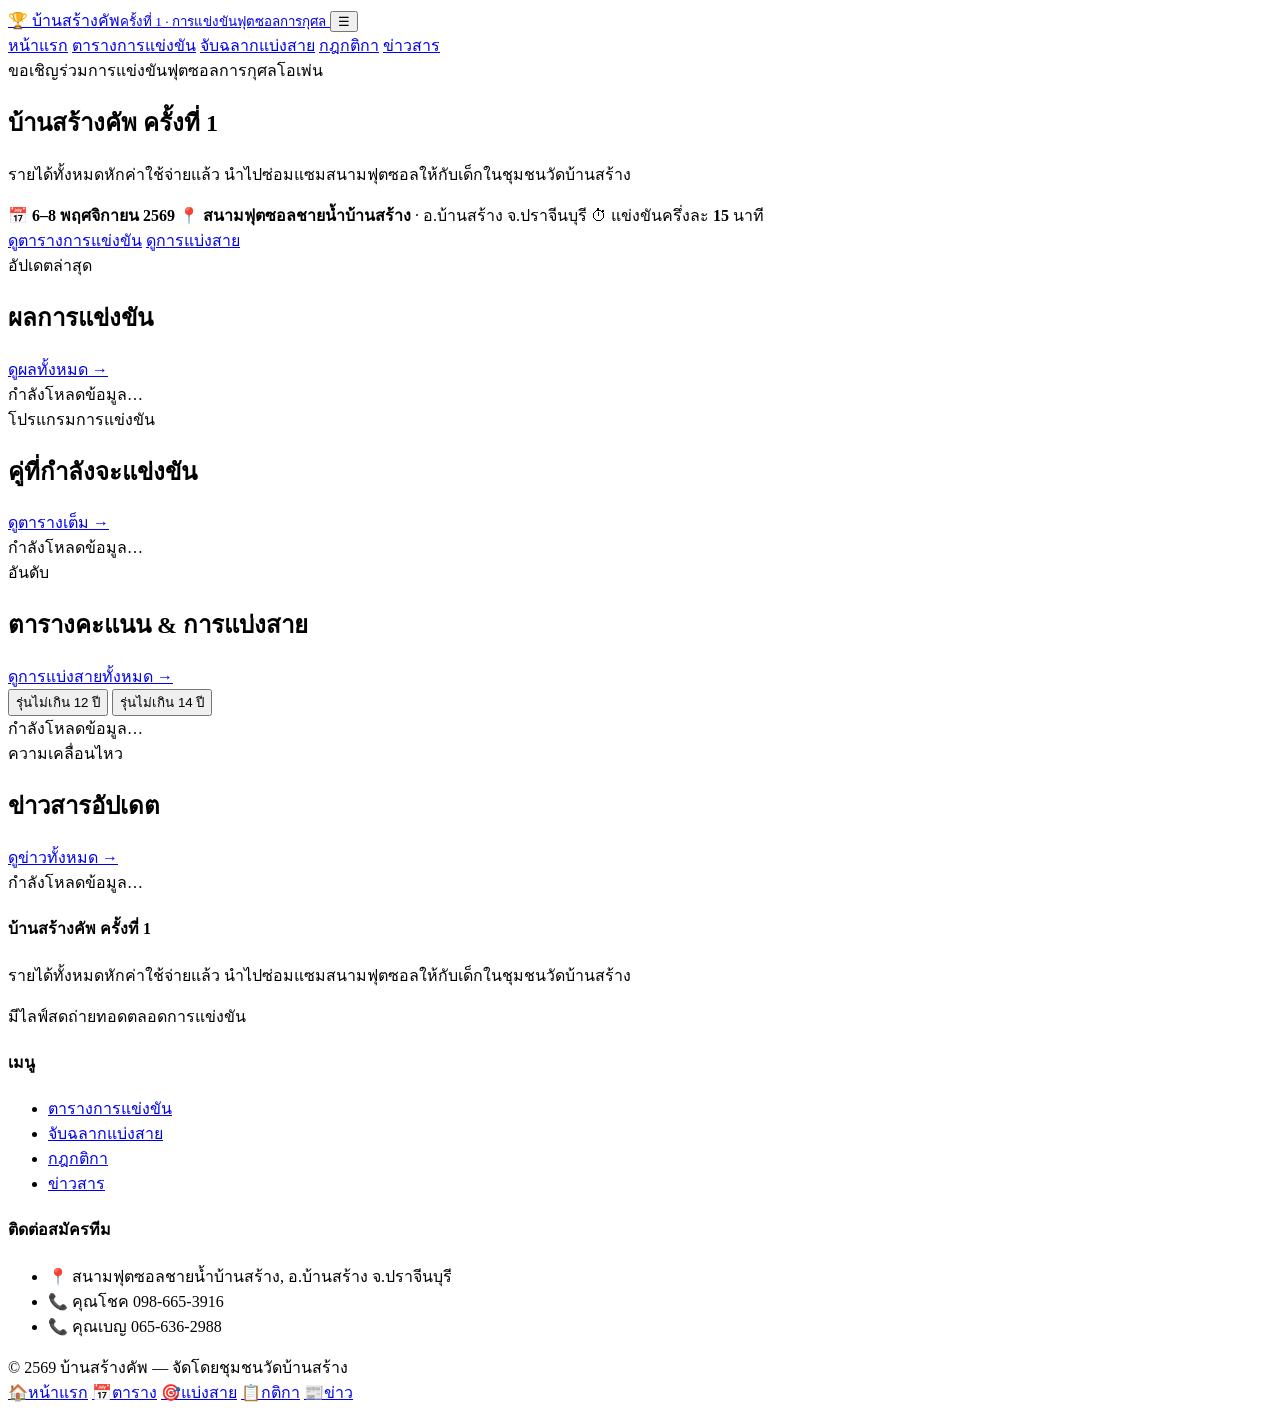
==== index.html @ 53f0cee4 "Add files via upload" ====
<!DOCTYPE html>
<html lang="th">
<head>
<meta charset="UTF-8" />
<meta name="viewport" content="width=device-width, initial-scale=1.0, viewport-fit=cover" />
<title>บ้านสร้างคัพ ครั้งที่ 1 — หน้าแรก</title>
<meta name="description" content="เว็บไซต์อย่างเป็นทางการ การแข่งขันฟุตซอลการกุศลโอเพ่น บ้านสร้างคัพ ครั้งที่ 1" />
<link rel="preconnect" href="https://fonts.googleapis.com">
<link href="https://fonts.googleapis.com/css2?family=Kanit:wght@400;500;600;700;800&family=Sarabun:wght@400;500;600&display=swap" rel="stylesheet">
<link rel="manifest" href="manifest.json">
<meta name="theme-color" content="#05070f">
<meta name="apple-mobile-web-app-capable" content="yes">
<meta name="apple-mobile-web-app-status-bar-style" content="black-translucent">
<meta name="apple-mobile-web-app-title" content="บ้านสร้างคัพ">
<link rel="apple-touch-icon" href="assets/img/apple-touch-icon.png">
<link rel="icon" type="image/png" href="assets/img/favicon-32.png">
<link rel="stylesheet" href="assets/css/style.css" />
</head>
<body>

<header class="site-header">
  <div class="container site-header__inner">
    <a href="index.html" class="brand">
      <span class="brand__mark">🏆</span>
      <span class="brand__text">บ้านสร้างคัพ<small>ครั้งที่ 1 · การแข่งขันฟุตซอลการกุศล</small></span>
    </a>
    <button class="nav-toggle" aria-label="เปิดเมนู">☰</button>
    <nav class="site-nav">
      <a href="index.html" aria-current="page">หน้าแรก</a>
      <a href="schedule.html">ตารางการแข่งขัน</a>
      <a href="draw.html">จับฉลากแบ่งสาย</a>
      <a href="rules.html">กฎกติกา</a>
      <a href="news.html">ข่าวสาร</a>
    </nav>
  </div>
</header>

<section class="hero" data-banner-bg>
  <div class="container hero__inner">
    <div class="hero__eyebrow">ขอเชิญร่วมการแข่งขันฟุตซอลการกุศลโอเพ่น</div>
    <h1 data-setting="site_title">บ้านสร้างคัพ ครั้งที่ 1</h1>
    <p class="hero__sub" data-setting="banner_tagline">
      รายได้ทั้งหมดหักค่าใช้จ่ายแล้ว นำไปซ่อมแซมสนามฟุตซอลให้กับเด็กในชุมชนวัดบ้านสร้าง
    </p>
    <div class="hero__meta">
      <span>📅 <b data-setting="event_dates">6–8 พฤศจิกายน 2569</b></span>
      <span>📍 <b data-setting="venue_name">สนามฟุตซอลชายน้ำบ้านสร้าง</b> · <span data-setting="venue_address">อ.บ้านสร้าง จ.ปราจีนบุรี</span></span>
      <span>⏱ แข่งขันครึ่งละ <b data-setting="half_minutes">15</b> นาที</span>
    </div>
    <div class="hero__cta">
      <a href="schedule.html" class="btn btn-primary">ดูตารางการแข่งขัน</a>
      <a href="draw.html" class="btn btn-ghost">ดูการแบ่งสาย</a>
    </div>
  </div>
</section>

<div class="ticker" id="ticker" aria-label="แมตช์ที่กำลังจะแข่งขัน"></div>

<main>

  <section class="page-section" id="results">
    <div class="container">
      <div class="section-head">
        <div>
          <div class="section-eyebrow">อัปเดตล่าสุด</div>
          <h2>ผลการแข่งขัน</h2>
        </div>
        <a href="schedule.html" class="section-link">ดูผลทั้งหมด →</a>
      </div>
      <div class="grid grid-3" id="results-grid">
        <div class="loading-row">กำลังโหลดข้อมูล…</div>
      </div>
    </div>
  </section>

  <section class="page-section" id="fixtures">
    <div class="container">
      <div class="section-head">
        <div>
          <div class="section-eyebrow">โปรแกรมการแข่งขัน</div>
          <h2>คู่ที่กำลังจะแข่งขัน</h2>
        </div>
        <a href="schedule.html" class="section-link">ดูตารางเต็ม →</a>
      </div>
      <div class="grid grid-3" id="fixtures-grid">
        <div class="loading-row">กำลังโหลดข้อมูล…</div>
      </div>
    </div>
  </section>

  <section class="page-section" id="standings">
    <div class="container">
      <div class="section-head">
        <div>
          <div class="section-eyebrow">อันดับ</div>
          <h2>ตารางคะแนน &amp; การแบ่งสาย</h2>
        </div>
        <a href="draw.html" class="section-link">ดูการแบ่งสายทั้งหมด →</a>
      </div>
      <div class="division-tabs" id="standings-tabs" role="tablist">
        <button data-division="U12" class="is-active">รุ่นไม่เกิน 12 ปี</button>
        <button data-division="U14">รุ่นไม่เกิน 14 ปี</button>
      </div>
      <div id="standings-preview">
        <div class="loading-row">กำลังโหลดข้อมูล…</div>
      </div>
    </div>
  </section>

  <section class="page-section" id="news-preview">
    <div class="container">
      <div class="section-head">
        <div>
          <div class="section-eyebrow">ความเคลื่อนไหว</div>
          <h2>ข่าวสารอัปเดต</h2>
        </div>
        <a href="news.html" class="section-link">ดูข่าวทั้งหมด →</a>
      </div>
      <div class="grid grid-3" id="news-grid">
        <div class="loading-row">กำลังโหลดข้อมูล…</div>
      </div>
    </div>
  </section>

</main>

<footer class="site-footer">
  <div class="container footer-grid">
    <div>
      <h4>บ้านสร้างคัพ ครั้งที่ 1</h4>
      <p data-setting="banner_tagline">รายได้ทั้งหมดหักค่าใช้จ่ายแล้ว นำไปซ่อมแซมสนามฟุตซอลให้กับเด็กในชุมชนวัดบ้านสร้าง</p>
      <p style="margin-top:10px" data-setting="live_note">มีไลฟ์สดถ่ายทอดตลอดการแข่งขัน</p>
    </div>
    <div>
      <h4>เมนู</h4>
      <ul>
        <li><a href="schedule.html">ตารางการแข่งขัน</a></li>
        <li><a href="draw.html">จับฉลากแบ่งสาย</a></li>
        <li><a href="rules.html">กฎกติกา</a></li>
        <li><a href="news.html">ข่าวสาร</a></li>
      </ul>
    </div>
    <div>
      <h4>ติดต่อสมัครทีม</h4>
      <ul>
        <li>📍 <span data-setting="venue_name">สนามฟุตซอลชายน้ำบ้านสร้าง</span>, <span data-setting="venue_address">อ.บ้านสร้าง จ.ปราจีนบุรี</span></li>
        <li>📞 <span data-setting="contact1_name">คุณโชค</span> <span data-setting="contact1_phone">098-665-3916</span></li>
        <li>📞 <span data-setting="contact2_name">คุณเบญ</span> <span data-setting="contact2_phone">065-636-2988</span></li>
      </ul>
    </div>
  </div>
  <div class="container footer-bottom">© 2569 บ้านสร้างคัพ — จัดโดยชุมชนวัดบ้านสร้าง</div>
</footer>

<nav class="bottom-nav" aria-label="เมนูหลัก (มือถือ)">
  <div class="bottom-nav__inner">
      <a href="index.html" aria-current="page"><span class="icon">🏠</span>หน้าแรก</a>
      <a href="schedule.html"><span class="icon">📅</span>ตาราง</a>
      <a href="draw.html"><span class="icon">🎯</span>แบ่งสาย</a>
      <a href="rules.html"><span class="icon">📋</span>กติกา</a>
      <a href="news.html"><span class="icon">📰</span>ข่าว</a>
  </div>
</nav>

<script src="assets/js/config.js"></script>
<script src="assets/js/sheets.js"></script>
<script src="assets/js/app.js"></script>
<script>
  (async function () {
    const [settings, teams, matches, news] = await Promise.all([
      FutsalData.getSettings(),
      FutsalData.getTeams(),
      FutsalData.getMatches(),
      FutsalData.getNews(),
    ]);

    applySettings(settings);
    renderTicker("ticker", matches);

    // ผลการแข่งขันล่าสุด
    const results = matches.filter((m) => m.status === "finished").slice(0, 3);
    document.getElementById("results-grid").innerHTML =
      results.length ? results.map(matchCard).join("") :
      `<p class="loading-row">ยังไม่มีผลการแข่งขัน</p>`;

    // โปรแกรมที่กำลังจะแข่ง
    const fixtures = matches.filter((m) => m.status !== "finished").slice(0, 3);
    document.getElementById("fixtures-grid").innerHTML =
      fixtures.length ? fixtures.map(matchCard).join("") :
      `<p class="loading-row">ยังไม่มีโปรแกรมการแข่งขัน</p>`;

    // ข่าวล่าสุด
    const latestNews = news.slice(0, 3);
    document.getElementById("news-grid").innerHTML = latestNews.map(newsCardHtml).join("");

    function newsCardHtml(n) {
      return `
        <article class="news-card">
          <div class="news-card__img">📰</div>
          <div class="news-card__body">
            <div class="news-card__date">${formatThaiDate(n.date)}</div>
            <h3 class="news-card__title">${n.title}</h3>
            <p class="news-card__excerpt">${n.excerpt || ""}</p>
          </div>
        </article>`;
    }

    // ตารางคะแนนตัวอย่างหน้าแรก (สายแรกของแต่ละรุ่น)
    function renderStandingsPreview(division) {
      const groups = [...new Set(teams.filter((t) => t.division === division).map((t) => t.group))].sort();
      const firstGroup = groups[0];
      const rows = buildStandings(teams, matches, division, firstGroup);
      document.getElementById("standings-preview").innerHTML = `
        <div class="section-eyebrow" style="margin-bottom:10px">สาย ${firstGroup || "-"}</div>
        ${standingsTable(rows)}
      `;
    }
    renderStandingsPreview("U12");

    document.querySelectorAll("#standings-tabs button").forEach((btn) => {
      btn.addEventListener("click", () => {
        document.querySelectorAll("#standings-tabs button").forEach((b) => b.classList.remove("is-active"));
        btn.classList.add("is-active");
        renderStandingsPreview(btn.dataset.division);
      });
    });
  })();
</script>
</body>
</html>
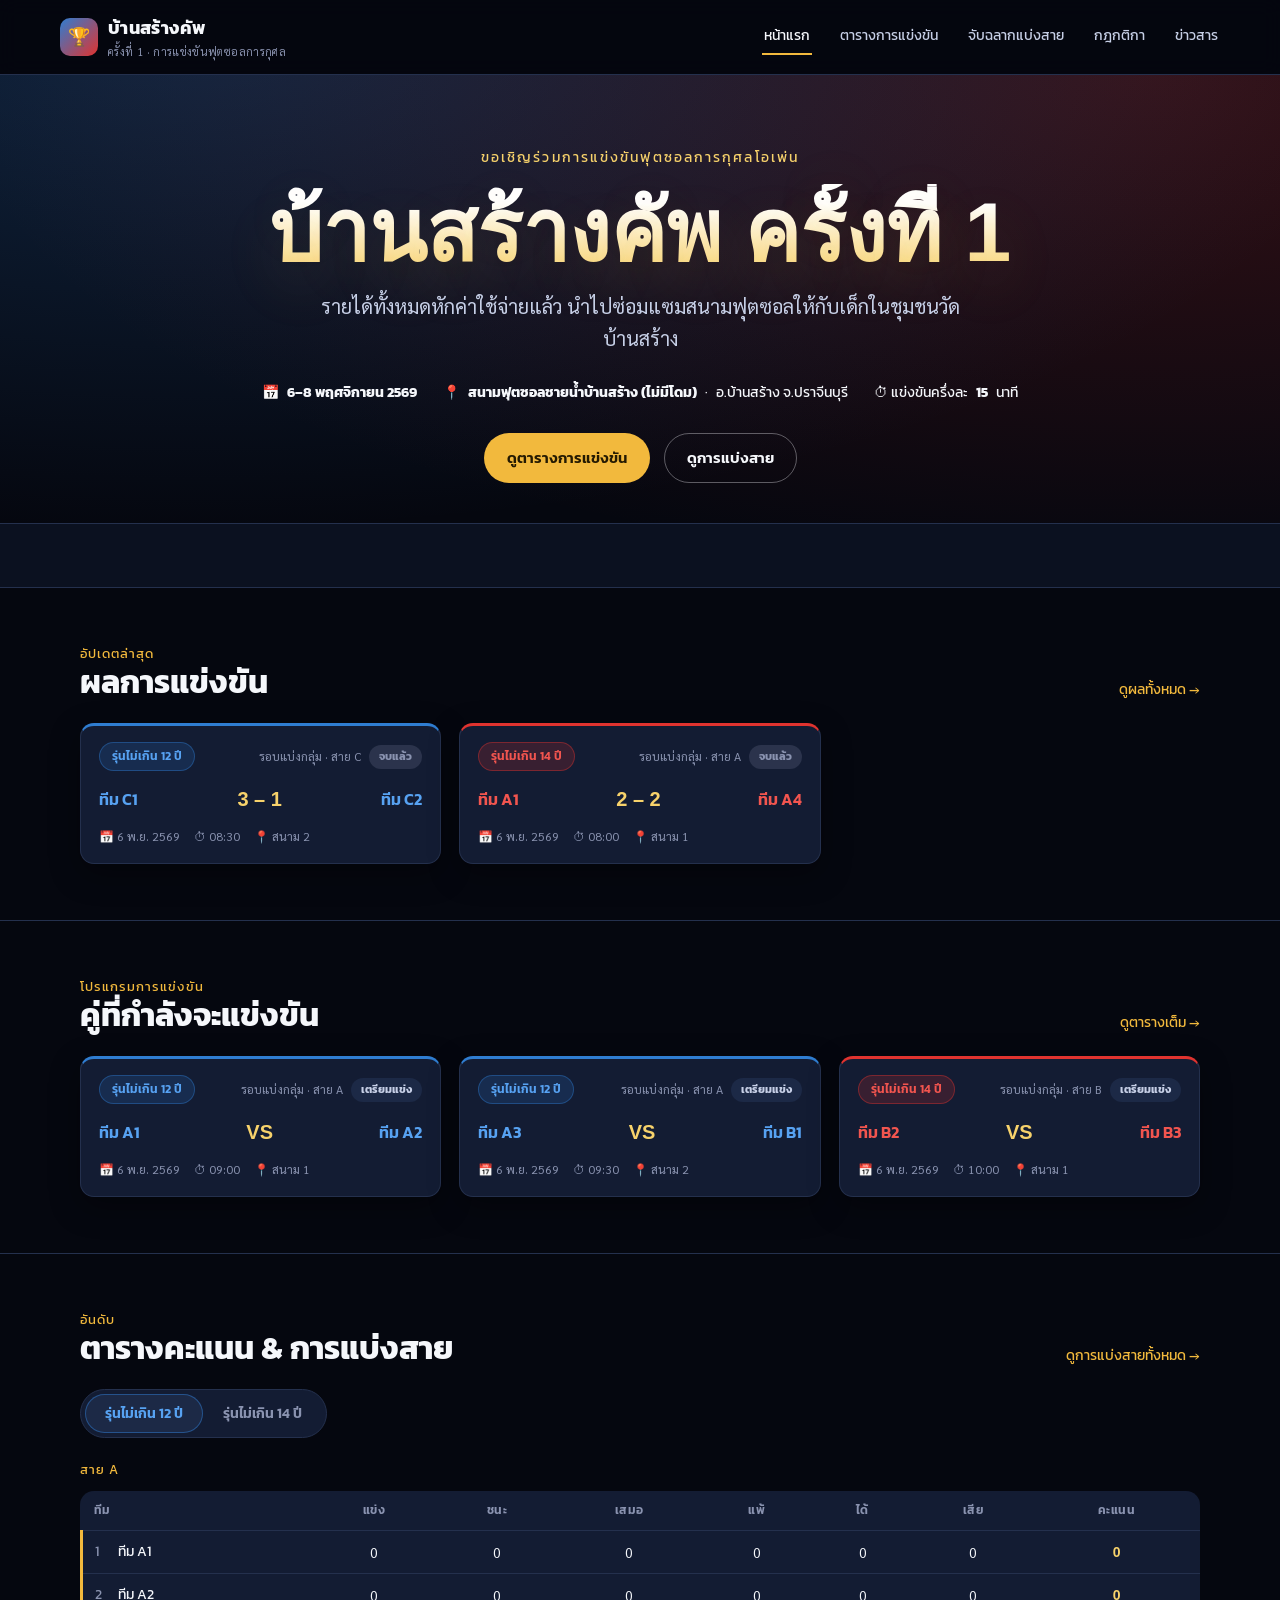
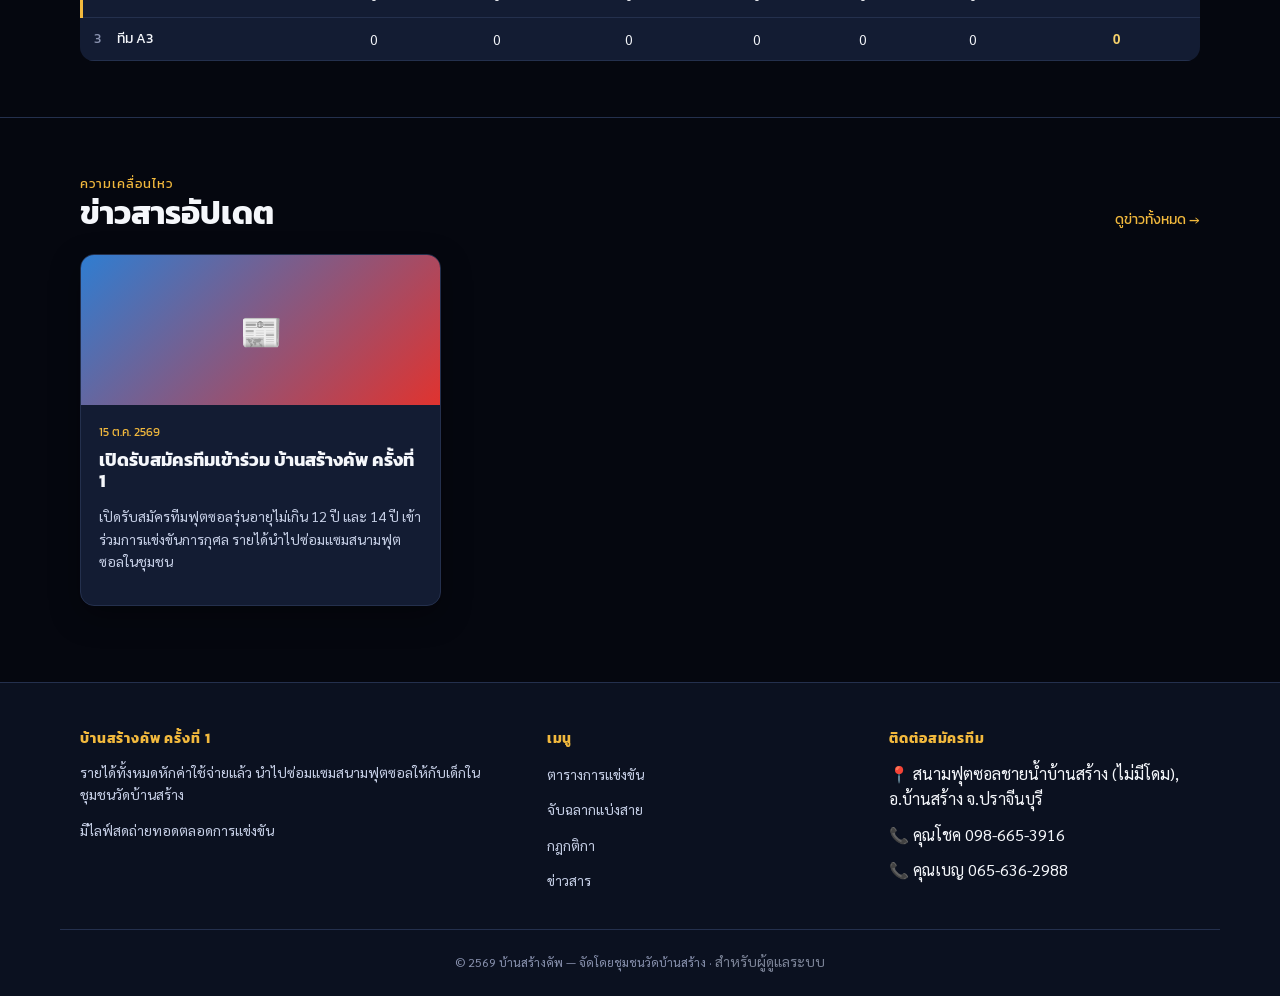
==== commit 5315a1d7: "Add files via upload" ====
--- a/index.html
+++ b/index.html
@@ -149,7 +149,7 @@
       </ul>
     </div>
   </div>
-  <div class="container footer-bottom">© 2569 บ้านสร้างคัพ — จัดโดยชุมชนวัดบ้านสร้าง</div>
+  <div class="container footer-bottom">© 2569 บ้านสร้างคัพ — จัดโดยชุมชนวัดบ้านสร้าง · <a href="admin.html" style="opacity:.6">สำหรับผู้ดูแลระบบ</a></div>
 </footer>
 
 <nav class="bottom-nav" aria-label="เมนูหลัก (มือถือ)">
--- a/assets/css/style.css
+++ b/assets/css/style.css
@@ -0,0 +1,423 @@
+/* =========================================================
+   บ้านสร้างคัพ — Stylesheet
+   ธีม: กระดานคะแนนสนามฟุตซอลยามค่ำคืน (ไฟสปอตไลท์ + คู่ปรับน้ำเงิน/แดง)
+   ========================================================= */
+
+:root {
+  --navy-950: #05070f;
+  --navy-900: #0b1120;
+  --navy-850: #0e1526;
+  --navy-800: #131c33;
+  --navy-700: #1c2946;
+  --line: #24304d;
+
+  --blue-500: #2f7dd1;
+  --blue-400: #57a2f2;
+  --red-500: #e0332f;
+  --red-400: #f2554f;
+  --gold-400: #f2b93d;
+  --gold-300: #f7d26b;
+
+  --ink-100: #f5f7fb;
+  --ink-300: #c6cfe6;
+  --ink-500: #8a93b0;
+
+  --radius: 14px;
+  --shadow: 0 10px 30px rgba(0, 0, 0, 0.35);
+
+  --font-display: "Kanit", "Noto Sans Thai", sans-serif;
+  --font-body: "Sarabun", "Noto Sans Thai", sans-serif;
+}
+
+* { box-sizing: border-box; }
+
+html { scroll-behavior: smooth; }
+
+body {
+  margin: 0;
+  background: var(--navy-950);
+  color: var(--ink-100);
+  font-family: var(--font-body);
+  line-height: 1.6;
+  overflow-x: hidden; /* กันตัวหนังสือ/องค์ประกอบล้นจอแนวนอนบนมือถือ */
+}
+
+img { max-width: 100%; display: block; }
+
+a { color: inherit; text-decoration: none; }
+
+h1, h2, h3, h4 {
+  font-family: var(--font-display);
+  margin: 0;
+  line-height: 1.15;
+  overflow-wrap: break-word;
+  word-break: break-word;
+}
+
+.container {
+  width: 100%;
+  max-width: 1160px;
+  margin: 0 auto;
+  padding: 0 20px;
+}
+
+:focus-visible {
+  outline: 3px solid var(--gold-400);
+  outline-offset: 2px;
+}
+
+@media (prefers-reduced-motion: reduce) {
+  * { animation-duration: 0.01ms !important; animation-iteration-count: 1 !important; scroll-behavior: auto !important; }
+}
+
+/* ---------- Buttons & chips ---------- */
+.btn {
+  display: inline-flex;
+  align-items: center;
+  gap: 8px;
+  font-family: var(--font-display);
+  font-weight: 600;
+  font-size: 15px;
+  padding: 12px 22px;
+  border-radius: 999px;
+  border: 1px solid transparent;
+  cursor: pointer;
+}
+.btn-primary { background: var(--gold-400); color: #241a02; }
+.btn-primary:hover { background: var(--gold-300); }
+.btn-ghost { background: transparent; border-color: rgba(245, 247, 251, 0.35); color: var(--ink-100); }
+.btn-ghost:hover { border-color: var(--gold-400); color: var(--gold-300); }
+
+.chip {
+  display: inline-block;
+  font-family: var(--font-display);
+  font-size: 12px;
+  font-weight: 600;
+  padding: 4px 12px;
+  border-radius: 999px;
+  background: var(--navy-700);
+  color: var(--ink-300);
+}
+.chip-blue { background: rgba(47, 125, 209, 0.18); color: var(--blue-400); border: 1px solid rgba(47, 125, 209, 0.4); }
+.chip-red { background: rgba(224, 51, 47, 0.18); color: var(--red-400); border: 1px solid rgba(224, 51, 47, 0.4); }
+
+.badge { font-size: 11px; font-weight: 700; padding: 3px 10px; border-radius: 999px; font-family: var(--font-display); }
+.badge-live { background: var(--red-500); color: #fff; animation: pulse 1.6s infinite; }
+.badge-upcoming { background: var(--navy-700); color: var(--ink-300); }
+.badge-finished { background: rgba(138, 147, 176, 0.2); color: var(--ink-500); }
+@keyframes pulse { 0%, 100% { opacity: 1; } 50% { opacity: 0.55; } }
+
+.section-eyebrow {
+  font-family: var(--font-display);
+  font-size: 13px;
+  letter-spacing: 0.08em;
+  color: var(--gold-400);
+  text-transform: uppercase;
+}
+.section-head { display: flex; align-items: flex-end; justify-content: space-between; gap: 16px; margin-bottom: 22px; flex-wrap: wrap; }
+.section-head h2 { font-size: clamp(24px, 3vw, 32px); }
+.section-link { font-family: var(--font-display); font-size: 14px; color: var(--gold-400); white-space: nowrap; }
+.section-link:hover { text-decoration: underline; }
+
+.page-section { padding: 56px 0; }
+.page-section + .page-section { border-top: 1px solid var(--line); }
+
+/* =========================================================
+   Header / Nav
+   ========================================================= */
+.site-header {
+  position: sticky;
+  top: 0;
+  z-index: 50;
+  background: rgba(5, 7, 15, 0.85);
+  backdrop-filter: blur(10px);
+  border-bottom: 1px solid var(--line);
+}
+.site-header__inner {
+  display: flex;
+  align-items: center;
+  justify-content: space-between;
+  padding: 14px 0;
+}
+.brand { display: flex; align-items: center; gap: 10px; font-family: var(--font-display); }
+.brand__mark {
+  width: 38px; height: 38px; border-radius: 10px;
+  background: linear-gradient(135deg, var(--blue-500), var(--red-500));
+  display: grid; place-items: center; font-size: 18px;
+}
+.brand__text { font-weight: 700; font-size: 18px; letter-spacing: 0.02em; }
+.brand__text small { display: block; font-family: var(--font-body); font-weight: 400; font-size: 11px; color: var(--ink-500); }
+
+.site-nav { display: flex; align-items: center; gap: 26px; }
+.site-nav a {
+  font-family: var(--font-display);
+  font-size: 14px;
+  color: var(--ink-300);
+  padding: 6px 2px;
+  border-bottom: 2px solid transparent;
+}
+.site-nav a:hover, .site-nav a[aria-current="page"] { color: var(--ink-100); border-color: var(--gold-400); }
+
+.nav-toggle {
+  display: none;
+  background: none; border: 1px solid var(--line); border-radius: 8px;
+  color: var(--ink-100); width: 40px; height: 38px; font-size: 18px; cursor: pointer;
+}
+
+@media (max-width: 860px) {
+  .nav-toggle { display: block; }
+  .site-nav {
+    position: absolute; top: 100%; left: 0; right: 0;
+    flex-direction: column; align-items: stretch; gap: 0;
+    background: var(--navy-900); border-bottom: 1px solid var(--line);
+    max-height: 0; overflow: hidden;
+  }
+  .site-nav.is-open { max-height: 400px; }
+  .site-nav a { padding: 14px 20px; border-bottom: 1px solid var(--line); }
+}
+
+/* =========================================================
+   Bottom tab bar (mobile "web app" navigation)
+   ========================================================= */
+.bottom-nav {
+  display: none;
+  position: fixed;
+  left: 0; right: 0; bottom: 0;
+  z-index: 60;
+  background: rgba(11, 17, 32, 0.92);
+  backdrop-filter: blur(14px);
+  border-top: 1px solid var(--line);
+  padding-bottom: env(safe-area-inset-bottom, 0);
+  box-shadow: 0 -8px 24px rgba(0, 0, 0, 0.35);
+}
+.bottom-nav__inner { display: flex; }
+.bottom-nav a {
+  flex: 1;
+  display: flex;
+  flex-direction: column;
+  align-items: center;
+  gap: 3px;
+  padding: 9px 4px 8px;
+  font-family: var(--font-display);
+  font-size: 11px;
+  color: var(--ink-500);
+  border-top: 2px solid transparent;
+}
+.bottom-nav a .icon { font-size: 19px; line-height: 1; }
+.bottom-nav a[aria-current="page"] {
+  color: var(--gold-300);
+  border-top-color: var(--gold-400);
+}
+.bottom-nav a:active { opacity: 0.7; }
+
+@media (max-width: 720px) {
+  .nav-toggle { display: none; }
+  .site-header .site-nav { display: none !important; }
+  .bottom-nav { display: block; }
+  body { padding-bottom: calc(58px + env(safe-area-inset-bottom, 0)); }
+  .hero { padding-top: 40px; }
+  .page-hero { padding-top: 32px; }
+}
+
+@media (max-width: 380px) {
+  .hero h1 { font-size: 34px; }
+  .brand__text { font-size: 15px; }
+  .hero__meta { font-size: 13px; }
+}
+
+/* Standalone (installed app) mode — extra breathing room under the status bar */
+@media (display-mode: standalone) {
+  .site-header { padding-top: env(safe-area-inset-top, 0); }
+}
+
+/* =========================================================
+   Hero
+   ========================================================= */
+.hero {
+  position: relative;
+  overflow: hidden;
+  padding: 72px 0 40px;
+  background: radial-gradient(1200px 500px at 15% -10%, rgba(47, 125, 209, 0.25), transparent),
+              radial-gradient(1200px 500px at 90% 0%, rgba(224, 51, 47, 0.22), transparent),
+              var(--navy-950);
+  background-size: cover;
+  background-position: center;
+}
+.hero__court {
+  position: absolute; inset: 0; opacity: 0.35; pointer-events: none;
+}
+.hero__inner { position: relative; z-index: 1; text-align: center; }
+.hero__eyebrow {
+  font-family: var(--font-display); color: var(--gold-300); font-size: 14px;
+  letter-spacing: 0.15em; text-transform: uppercase; margin-bottom: 14px;
+}
+.hero h1 {
+  font-size: clamp(40px, 8vw, 84px);
+  font-weight: 800;
+  background: linear-gradient(180deg, #ffffff 20%, var(--gold-300) 100%);
+  -webkit-background-clip: text; background-clip: text; color: transparent;
+  text-shadow: 0 20px 60px rgba(242, 185, 61, 0.15);
+}
+.hero__sub { font-size: clamp(16px, 2.4vw, 20px); color: var(--ink-300); margin-top: 10px; max-width: 640px; margin-inline: auto; }
+.hero__meta {
+  display: flex; flex-wrap: wrap; justify-content: center; gap: 12px 26px;
+  margin: 28px 0; font-family: var(--font-display); font-size: 14px; color: var(--ink-100);
+}
+.hero__meta span { display: inline-flex; align-items: center; gap: 8px; }
+.hero__cta { display: flex; gap: 14px; justify-content: center; flex-wrap: wrap; margin-top: 8px; }
+
+/* Ticker */
+.ticker {
+  border-top: 1px solid var(--line);
+  border-bottom: 1px solid var(--line);
+  background: var(--navy-900);
+  overflow: hidden;
+  padding: 12px 0;
+}
+.ticker-track {
+  display: inline-flex;
+  gap: 14px;
+  white-space: nowrap;
+  animation: scroll-left 34s linear infinite;
+  padding-left: 100%;
+}
+.ticker:hover .ticker-track { animation-play-state: paused; }
+@keyframes scroll-left { from { transform: translateX(0); } to { transform: translateX(-50%); } }
+.ticker-chip {
+  display: inline-flex; align-items: baseline; gap: 8px;
+  font-family: var(--font-display); font-size: 13px;
+  padding: 8px 16px; border-radius: 999px; background: var(--navy-800);
+  border-left: 3px solid var(--ink-500);
+}
+.ticker-chip.chip-blue { border-left-color: var(--blue-400); }
+.ticker-chip.chip-red { border-left-color: var(--red-400); }
+.ticker-chip em { font-style: normal; color: var(--ink-500); font-family: var(--font-body); font-size: 12px; }
+
+/* =========================================================
+   Cards grid
+   ========================================================= */
+.grid { display: grid; gap: 18px; min-width: 0; }
+.grid > * { min-width: 0; }
+.grid-3 { grid-template-columns: repeat(3, 1fr); }
+.grid-2 { grid-template-columns: repeat(2, 1fr); }
+@media (max-width: 900px) { .grid-3 { grid-template-columns: repeat(2, 1fr); } }
+@media (max-width: 640px) { .grid-3, .grid-2 { grid-template-columns: 1fr; } }
+
+.match-card {
+  background: var(--navy-800);
+  border: 1px solid var(--line);
+  border-top: 3px solid var(--ink-500);
+  border-radius: var(--radius);
+  padding: 16px 18px;
+  box-shadow: var(--shadow);
+}
+.match-card.chip-blue { border-top-color: var(--blue-500); }
+.match-card.chip-red { border-top-color: var(--red-500); }
+.match-card__top { display: flex; align-items: center; gap: 8px; margin-bottom: 12px; flex-wrap: wrap; }
+.match-card__round { font-size: 12px; color: var(--ink-500); margin-left: auto; }
+.match-card__teams { display: flex; align-items: center; justify-content: space-between; gap: 10px; font-family: var(--font-display); font-weight: 600; font-size: 16px; }
+.match-card__teams .team { min-width: 0; overflow-wrap: break-word; word-break: break-word; }
+.match-card__teams .team--home { text-align: left; }
+.match-card__teams .team--away { text-align: right; }
+.match-card__teams .score { font-size: 20px; font-weight: 800; color: var(--gold-300); white-space: nowrap; flex-shrink: 0; }
+.match-card__meta { display: flex; gap: 14px; margin-top: 12px; font-size: 12px; color: var(--ink-500); flex-wrap: wrap; }
+
+.news-card {
+  background: var(--navy-800); border: 1px solid var(--line); border-radius: var(--radius);
+  overflow: hidden; box-shadow: var(--shadow);
+}
+.news-card__img {
+  height: 150px;
+  background: linear-gradient(135deg, var(--blue-500), var(--red-500));
+  display: grid; place-items: center; font-size: 34px;
+}
+.news-card__body { padding: 18px; }
+.news-card__date { font-size: 12px; color: var(--gold-400); font-family: var(--font-display); }
+.news-card__title { font-size: 18px; margin: 8px 0 10px; }
+.news-card__excerpt { font-size: 14px; color: var(--ink-300); }
+
+/* =========================================================
+   Standings
+   ========================================================= */
+.division-tabs { display: inline-flex; background: var(--navy-800); border: 1px solid var(--line); border-radius: 999px; padding: 4px; margin-bottom: 22px; }
+.division-tabs button {
+  font-family: var(--font-display); font-size: 14px; font-weight: 600;
+  padding: 9px 20px; border-radius: 999px; border: none; background: transparent; color: var(--ink-500); cursor: pointer;
+}
+.division-tabs button.is-active { background: var(--navy-700); color: var(--ink-100); }
+.division-tabs button[data-division="U12"].is-active { color: var(--blue-400); box-shadow: inset 0 0 0 1px rgba(47,125,209,.5); }
+.division-tabs button[data-division="U14"].is-active { color: var(--red-400); box-shadow: inset 0 0 0 1px rgba(224,51,47,.5); }
+
+.group-card {
+  background: var(--navy-800); border: 1px solid var(--line); border-radius: var(--radius);
+  padding: 18px; box-shadow: var(--shadow);
+}
+.group-card h3 { font-size: 16px; margin-bottom: 12px; color: var(--gold-300); }
+.group-card ol { margin: 0; padding-left: 20px; color: var(--ink-300); font-size: 14px; display: grid; gap: 6px; }
+
+.standings-table { width: 100%; min-width: 480px; border-collapse: collapse; background: var(--navy-800); border-radius: var(--radius); overflow: hidden; box-shadow: var(--shadow); font-size: 14px; }
+.standings-table th, .standings-table td { padding: 10px 12px; text-align: center; border-bottom: 1px solid var(--line); }
+.standings-table th { font-family: var(--font-display); color: var(--ink-500); font-weight: 600; font-size: 12px; text-transform: uppercase; letter-spacing: 0.04em; }
+.standings-table .col-team { text-align: left; font-family: var(--font-display); white-space: nowrap; }
+.standings-table .rank { display: inline-block; width: 20px; color: var(--ink-500); }
+.standings-table .pts { font-weight: 800; color: var(--gold-300); }
+.standings-table tr.row-qualify .col-team { border-left: 3px solid var(--gold-400); }
+.standings-table tbody tr:hover { background: var(--navy-700); }
+
+/* ห่อตารางที่กว้างเกินจอด้วยกล่องเลื่อนแนวนอน กันตัวหนังสือ/คอลัมน์ล้นออกนอกจอ */
+.table-scroll {
+  width: 100%;
+  min-width: 0;
+  overflow-x: auto;
+  -webkit-overflow-scrolling: touch;
+  border-radius: var(--radius);
+}
+.table-scroll .standings-table,
+.table-scroll .fee-table { box-shadow: none; border-radius: 0; }
+
+/* =========================================================
+   Filters (schedule page)
+   ========================================================= */
+.filters { display: flex; gap: 12px; flex-wrap: wrap; margin-bottom: 24px; }
+.filters select, .filters input {
+  background: var(--navy-800); border: 1px solid var(--line); color: var(--ink-100);
+  font-family: var(--font-body); font-size: 14px; padding: 10px 14px; border-radius: 10px;
+}
+
+/* =========================================================
+   Rules page
+   ========================================================= */
+.rules-block { background: var(--navy-800); border: 1px solid var(--line); border-radius: var(--radius); padding: 24px; margin-bottom: 18px; }
+.rules-block h3 { color: var(--gold-300); margin-bottom: 10px; font-size: 18px; }
+.rules-block ul, .rules-block ol { color: var(--ink-300); font-size: 15px; padding-left: 22px; display: grid; gap: 8px; }
+.fee-table { width: 100%; min-width: 340px; border-collapse: collapse; margin-top: 10px; font-size: 14px; }
+.fee-table th, .fee-table td { padding: 10px; border-bottom: 1px solid var(--line); text-align: left; }
+.fee-table th { color: var(--ink-500); font-family: var(--font-display); font-weight: 600; }
+
+/* =========================================================
+   Page hero (inner pages)
+   ========================================================= */
+.page-hero {
+  padding: 48px 0 30px;
+  background: linear-gradient(180deg, rgba(47,125,209,.12), transparent 60%),
+              linear-gradient(180deg, transparent, rgba(224,51,47,.10) 100%),
+              var(--navy-950);
+  border-bottom: 1px solid var(--line);
+}
+.page-hero h1 { font-size: clamp(28px, 4vw, 40px); }
+.page-hero p { color: var(--ink-300); margin-top: 8px; max-width: 620px; }
+
+/* =========================================================
+   Footer
+   ========================================================= */
+.site-footer { background: var(--navy-900); border-top: 1px solid var(--line); padding: 48px 0 24px; margin-top: 20px; }
+.footer-grid { display: grid; grid-template-columns: 1.4fr 1fr 1fr; gap: 32px; }
+@media (max-width: 720px) { .footer-grid { grid-template-columns: 1fr; } }
+.site-footer h4 { font-size: 14px; color: var(--gold-400); margin-bottom: 14px; text-transform: uppercase; letter-spacing: 0.06em; }
+.site-footer p, .site-footer a { color: var(--ink-300); font-size: 14px; }
+.site-footer ul { list-style: none; padding: 0; margin: 0; display: grid; gap: 10px; }
+.site-footer a:hover { color: var(--gold-300); }
+.footer-bottom { text-align: center; color: var(--ink-500); font-size: 12px; margin-top: 36px; padding-top: 20px; border-top: 1px solid var(--line); }
+
+/* Loading state */
+.loading-row { text-align: center; padding: 40px; color: var(--ink-500); font-family: var(--font-display); }
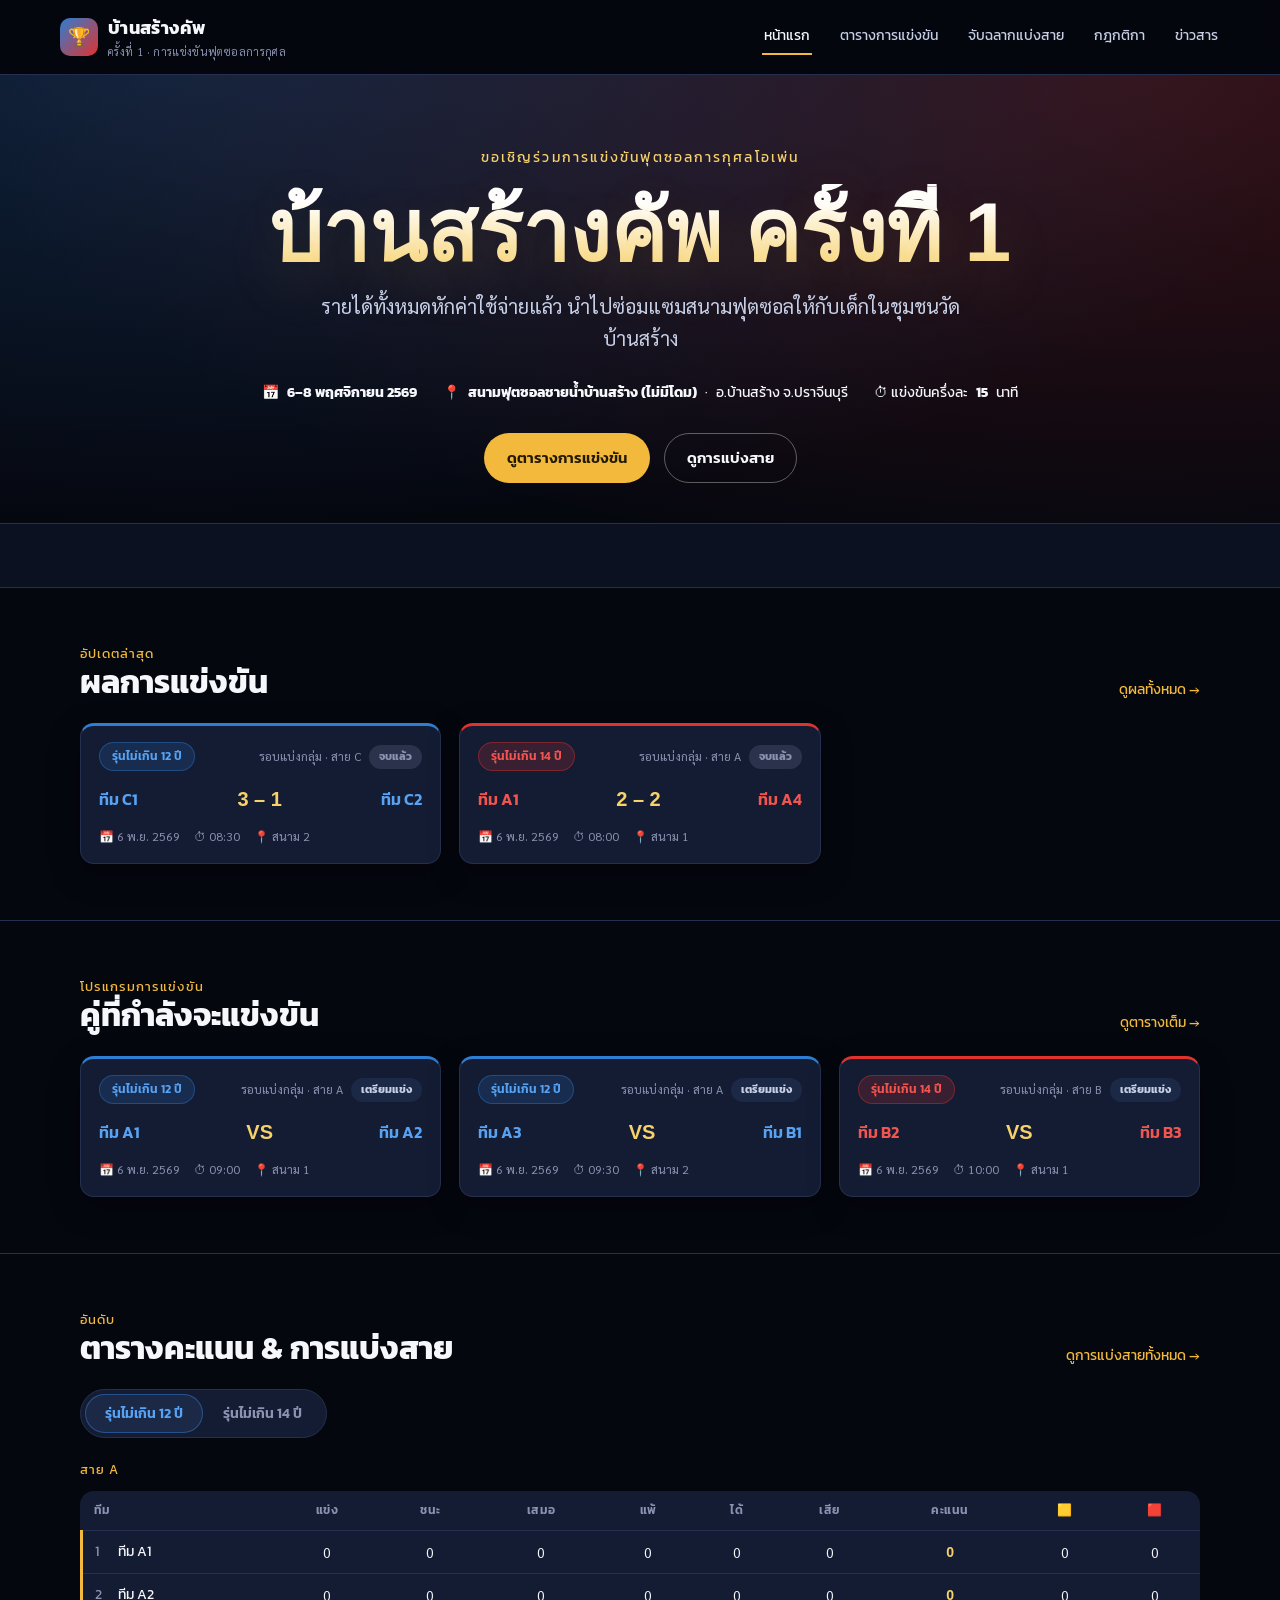
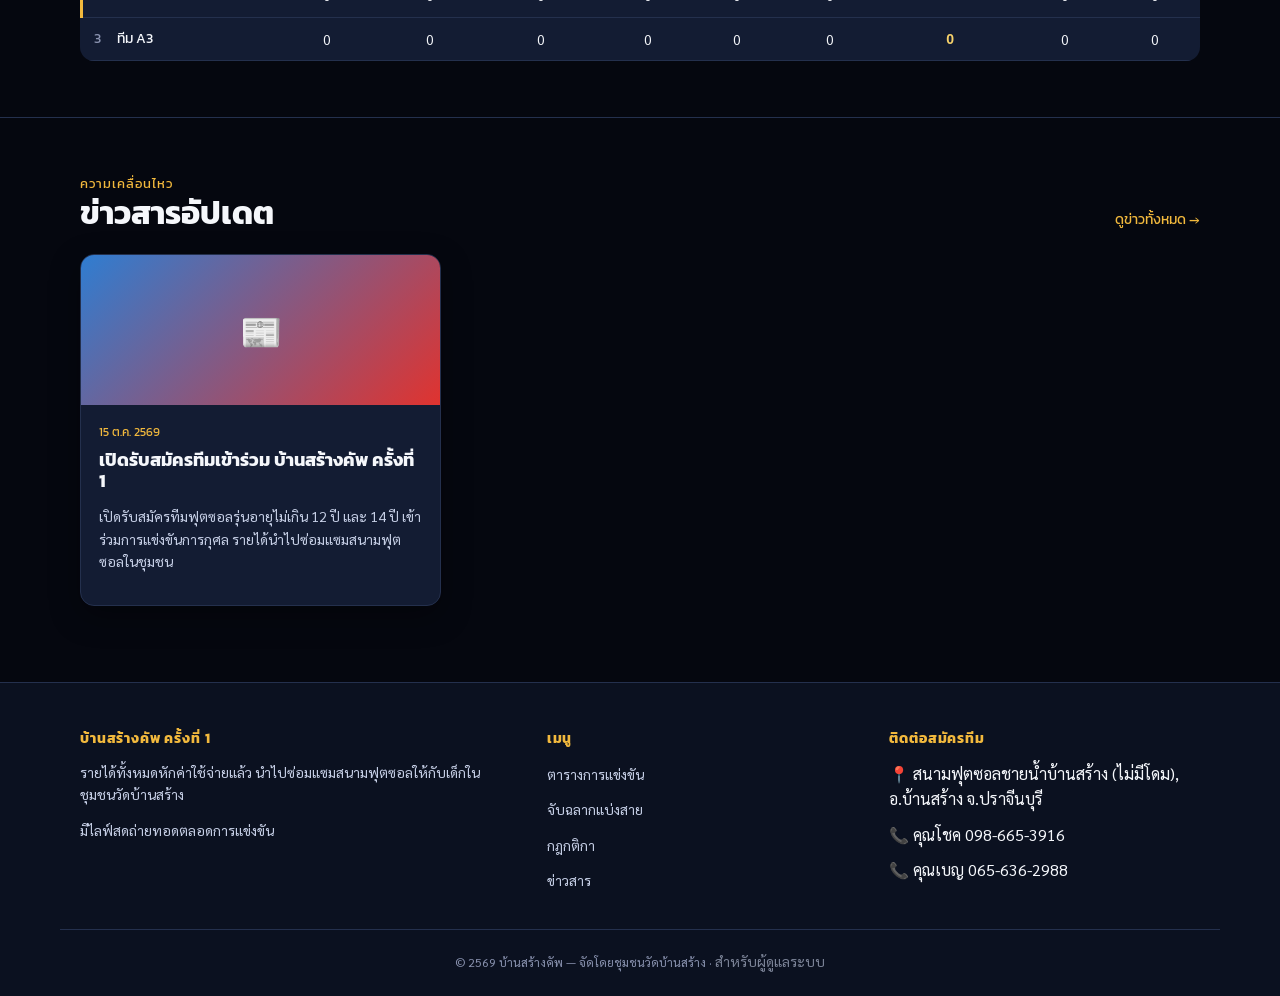
==== commit f4e8bd5e: "Add files via upload" ====
--- a/index.html
+++ b/index.html
@@ -196,7 +196,7 @@
     function newsCardHtml(n) {
       return `
         <article class="news-card">
-          <div class="news-card__img">📰</div>
+          <div class="news-card__img" ${n.image_url ? `style="background-image:url('${n.image_url}');background-size:cover;background-position:center"` : ""}>${n.image_url ? "" : "📰"}</div>
           <div class="news-card__body">
             <div class="news-card__date">${formatThaiDate(n.date)}</div>
             <h3 class="news-card__title">${n.title}</h3>
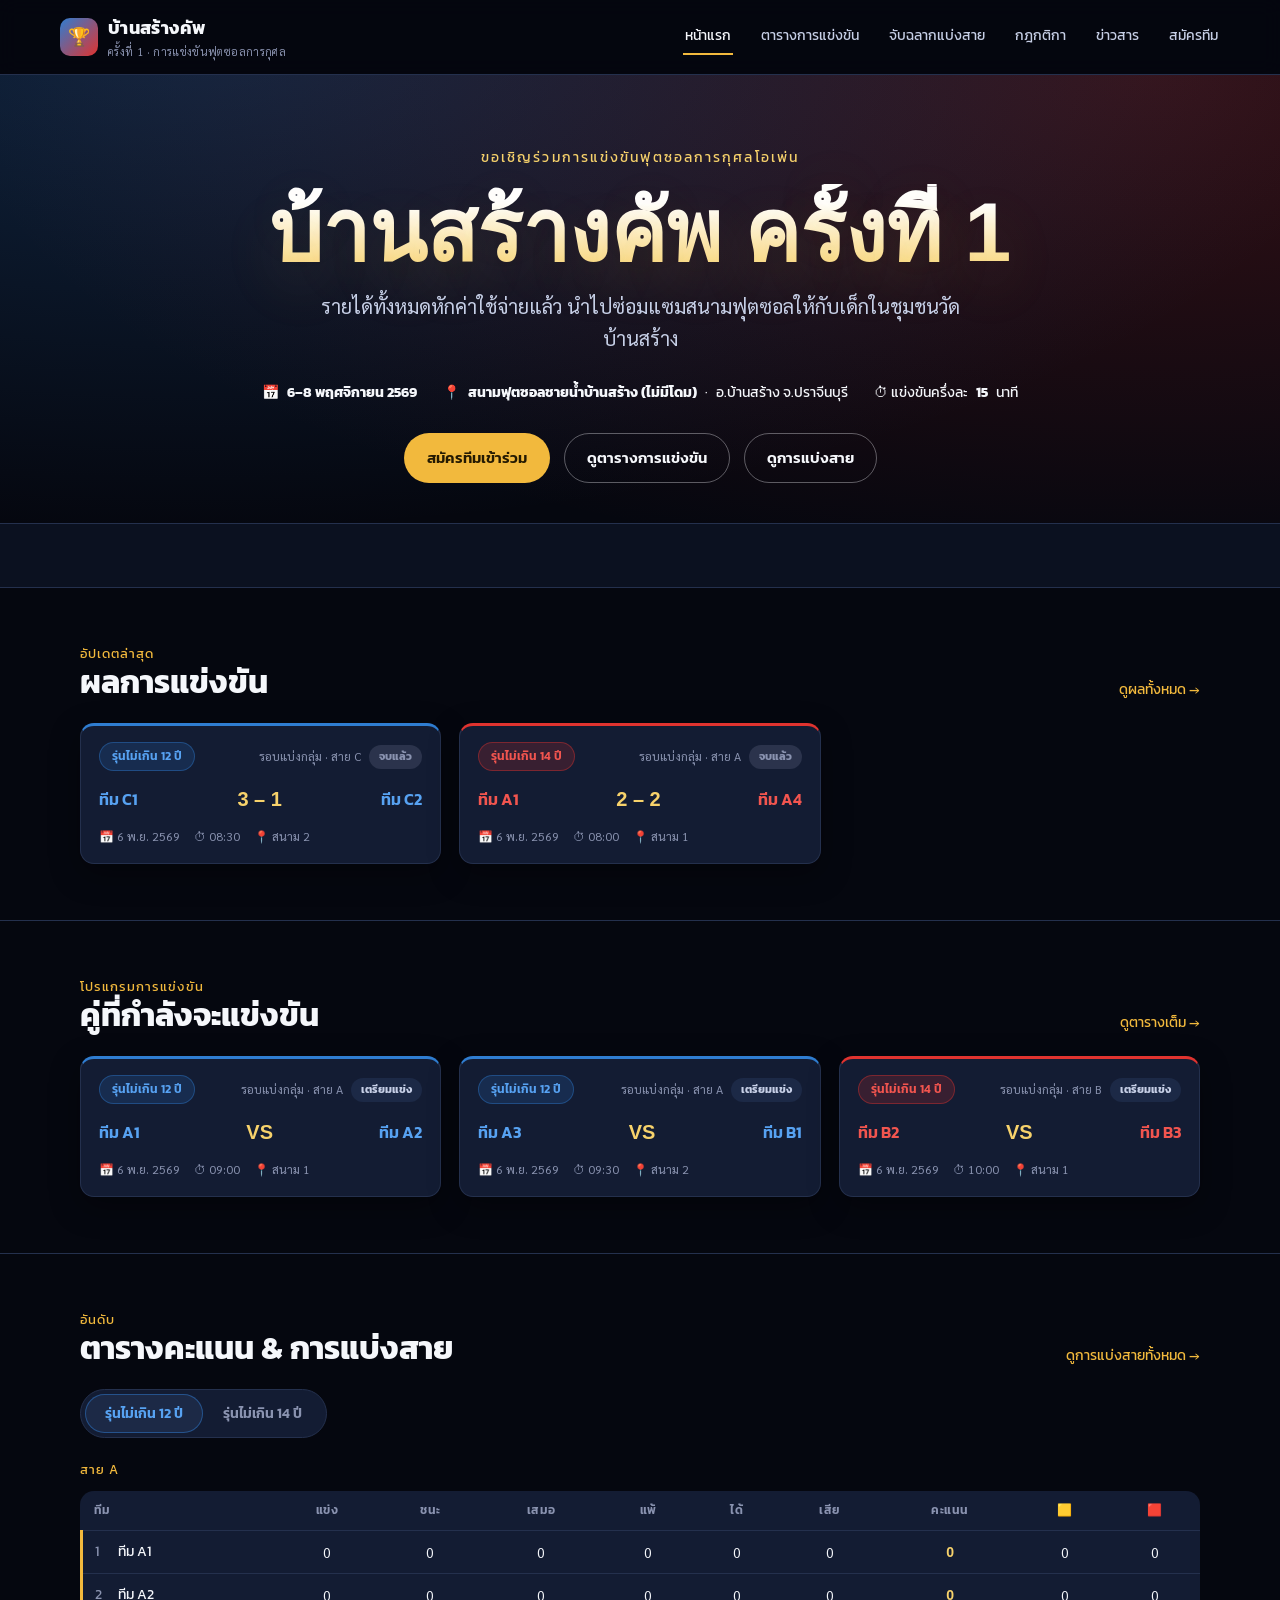
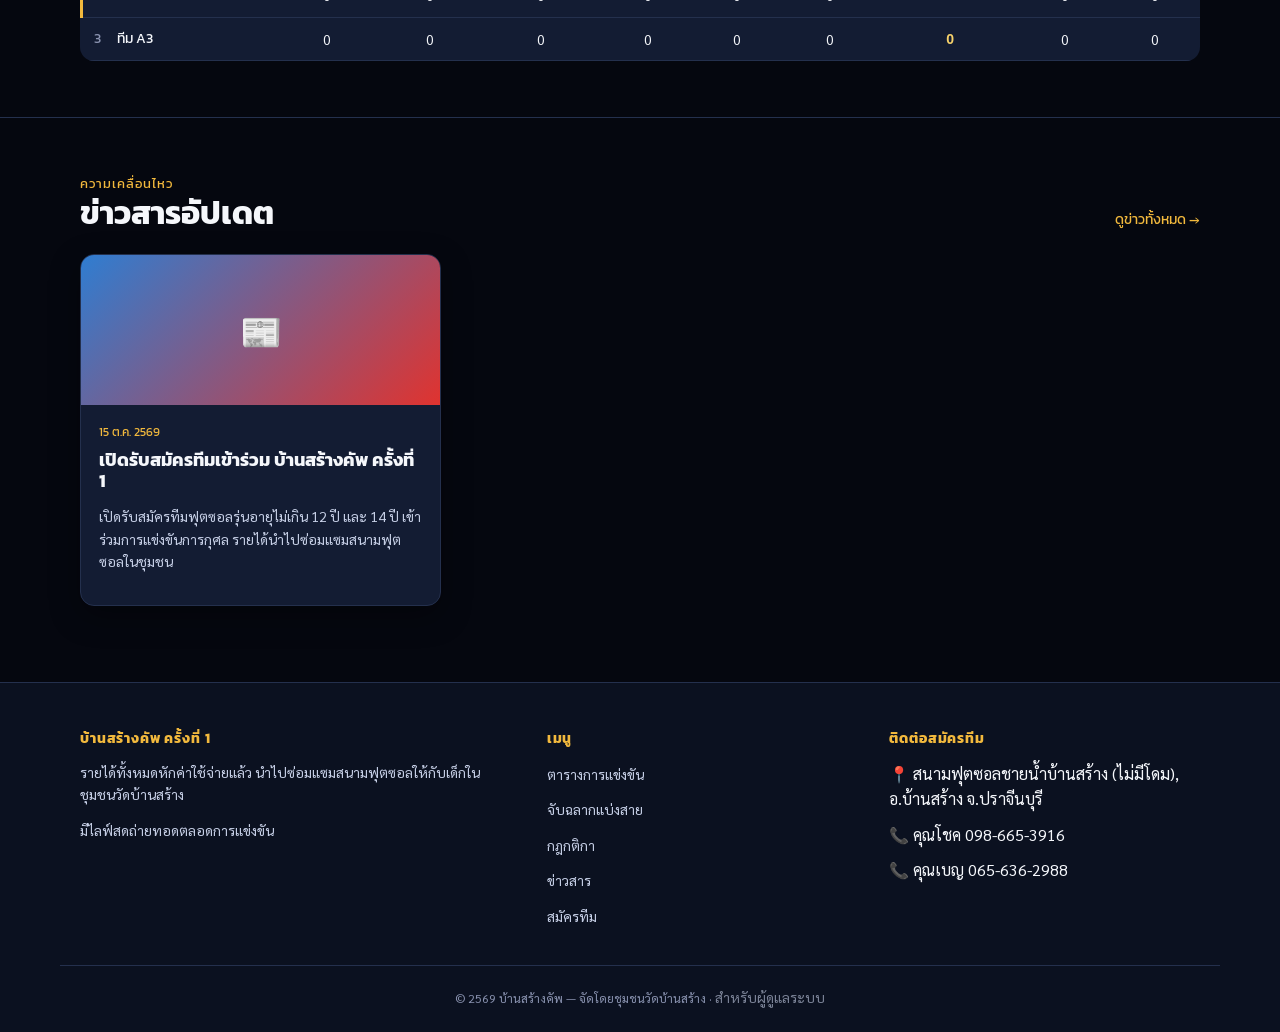
==== commit f823eac6: "Add files via upload" ====
--- a/index.html
+++ b/index.html
@@ -31,6 +31,7 @@
       <a href="draw.html">จับฉลากแบ่งสาย</a>
       <a href="rules.html">กฎกติกา</a>
       <a href="news.html">ข่าวสาร</a>
+      <a href="register.html">สมัครทีม</a>
     </nav>
   </div>
 </header>
@@ -48,7 +49,8 @@
       <span>⏱ แข่งขันครึ่งละ <b data-setting="half_minutes">15</b> นาที</span>
     </div>
     <div class="hero__cta">
-      <a href="schedule.html" class="btn btn-primary">ดูตารางการแข่งขัน</a>
+      <a href="register.html" class="btn btn-primary">สมัครทีมเข้าร่วม</a>
+      <a href="schedule.html" class="btn btn-ghost">ดูตารางการแข่งขัน</a>
       <a href="draw.html" class="btn btn-ghost">ดูการแบ่งสาย</a>
     </div>
   </div>
@@ -138,6 +140,7 @@
         <li><a href="draw.html">จับฉลากแบ่งสาย</a></li>
         <li><a href="rules.html">กฎกติกา</a></li>
         <li><a href="news.html">ข่าวสาร</a></li>
+        <li><a href="register.html">สมัครทีม</a></li>
       </ul>
     </div>
     <div>
@@ -159,6 +162,7 @@
       <a href="draw.html"><span class="icon">🎯</span>แบ่งสาย</a>
       <a href="rules.html"><span class="icon">📋</span>กติกา</a>
       <a href="news.html"><span class="icon">📰</span>ข่าว</a>
+      <a href="register.html"><span class="icon">📝</span>สมัคร</a>
   </div>
 </nav>
 
@@ -167,12 +171,7 @@
 <script src="assets/js/app.js"></script>
 <script>
   (async function () {
-    const [settings, teams, matches, news] = await Promise.all([
-      FutsalData.getSettings(),
-      FutsalData.getTeams(),
-      FutsalData.getMatches(),
-      FutsalData.getNews(),
-    ]);
+    const { settings, teams, matches, news } = await FutsalData.getAll();
 
     applySettings(settings);
     renderTicker("ticker", matches);
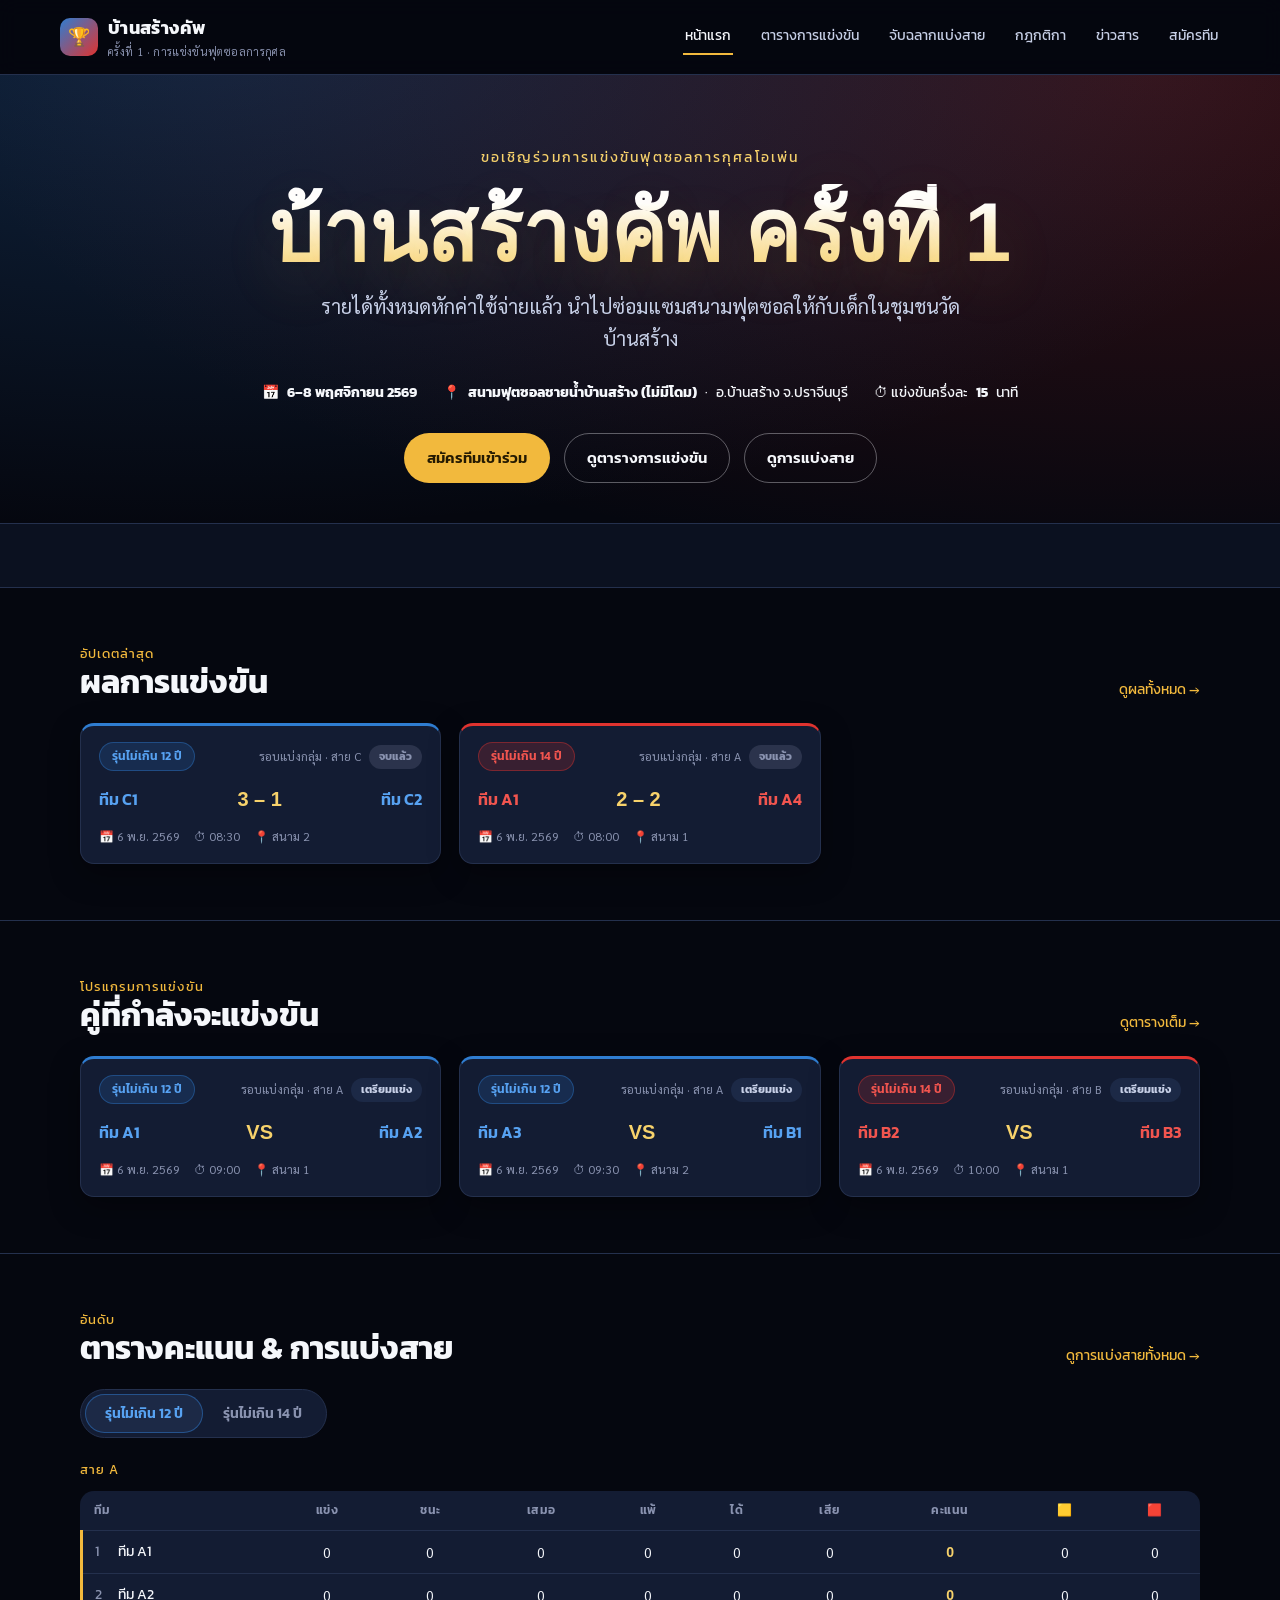
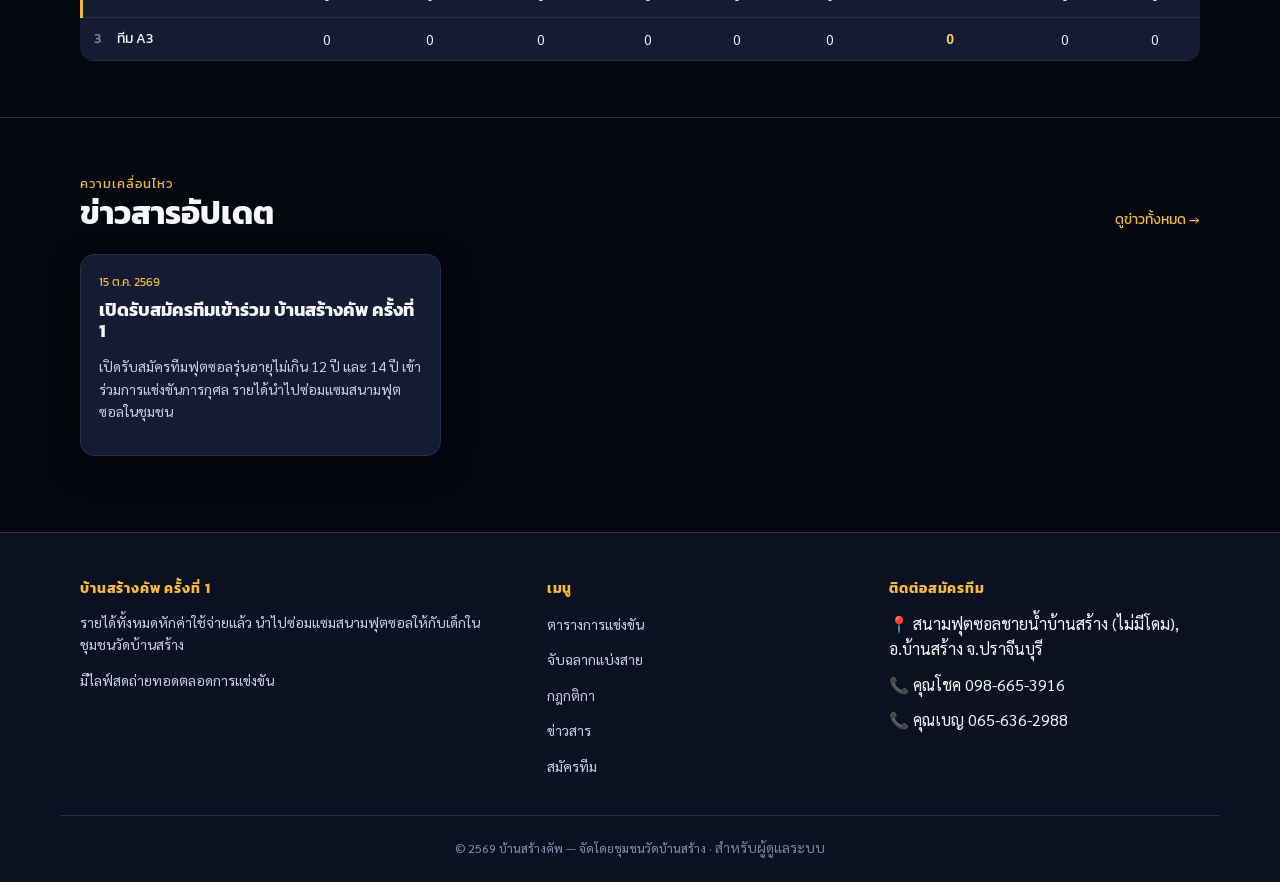
==== commit 89f89350: "Add files via upload" ====
--- a/index.html
+++ b/index.html
@@ -195,11 +195,11 @@
     function newsCardHtml(n) {
       return `
         <article class="news-card">
-          <div class="news-card__img" ${n.image_url ? `style="background-image:url('${n.image_url}');background-size:cover;background-position:center"` : ""}>${n.image_url ? "" : "📰"}</div>
+          ${newsImageHtml(n)}
           <div class="news-card__body">
             <div class="news-card__date">${formatThaiDate(n.date)}</div>
             <h3 class="news-card__title">${n.title}</h3>
-            <p class="news-card__excerpt">${n.excerpt || ""}</p>
+            <p class="news-card__excerpt">${nl2br(n.excerpt || "")}</p>
           </div>
         </article>`;
     }
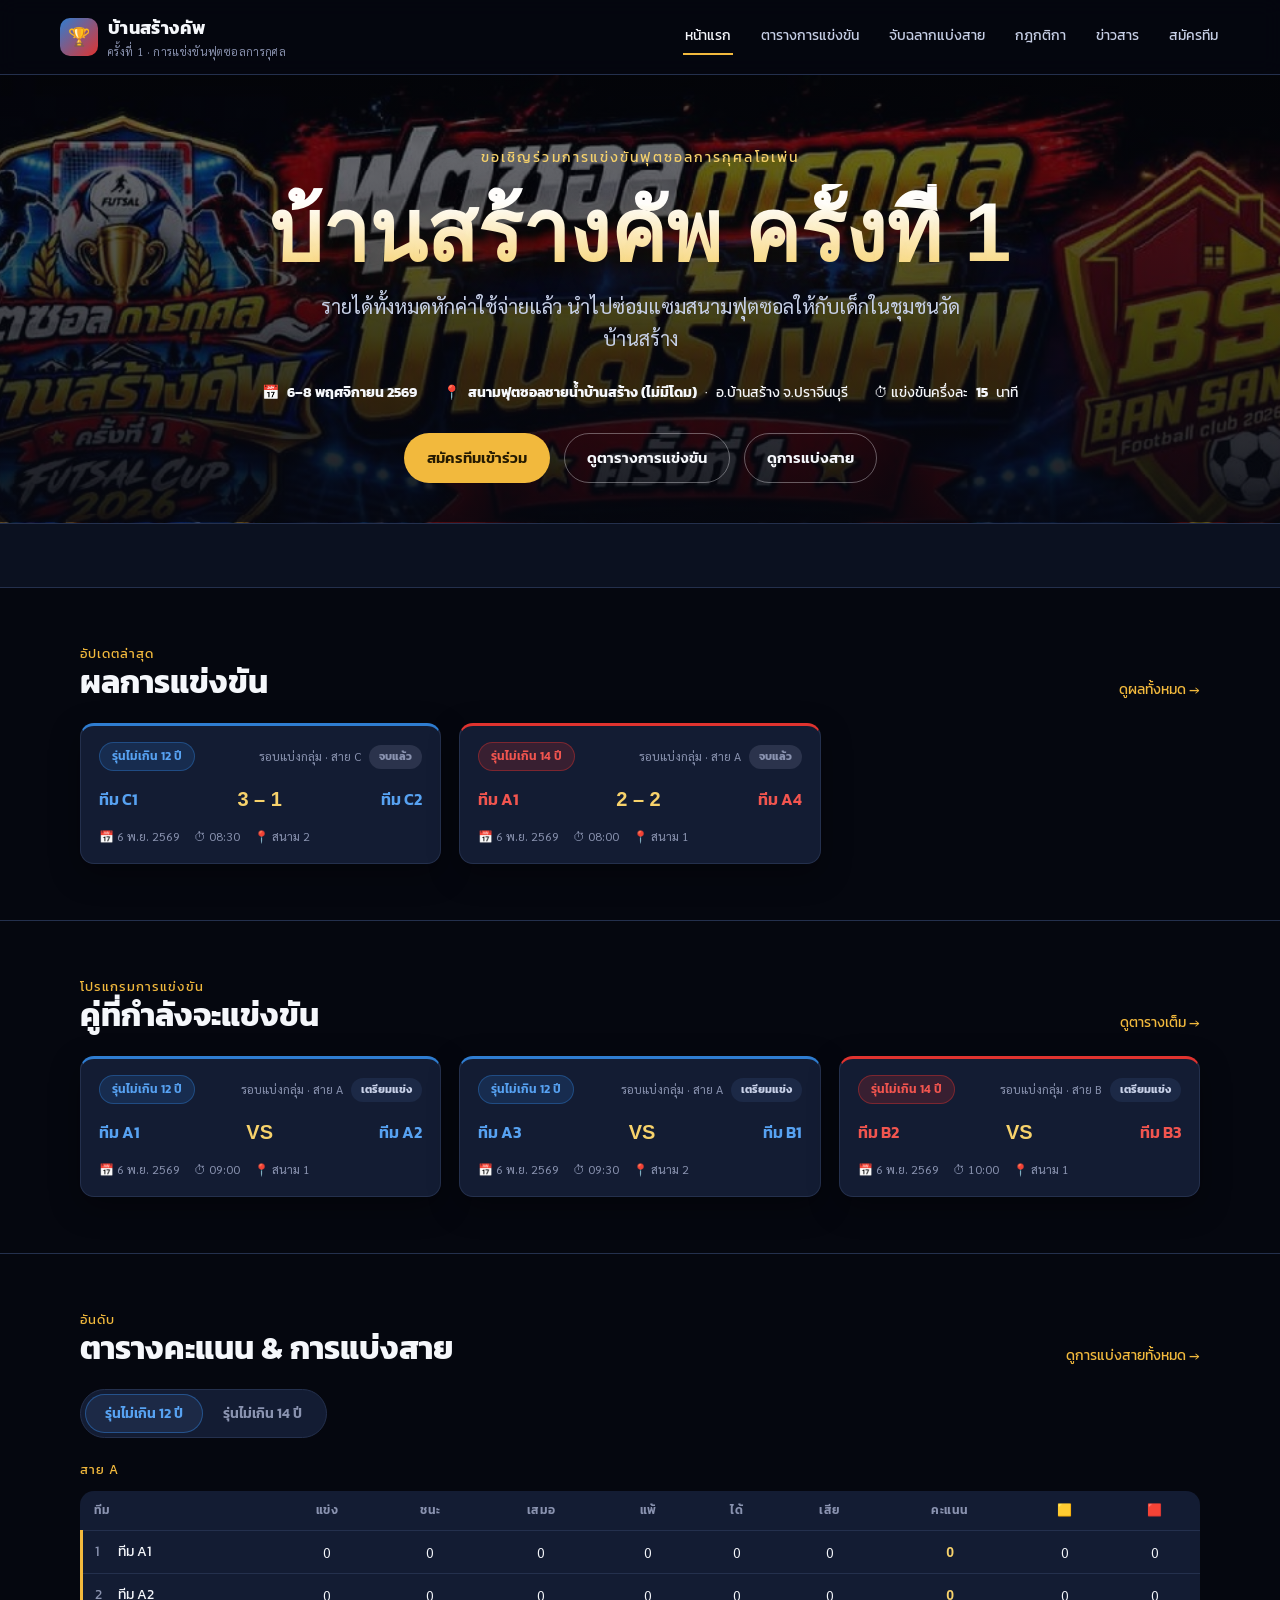
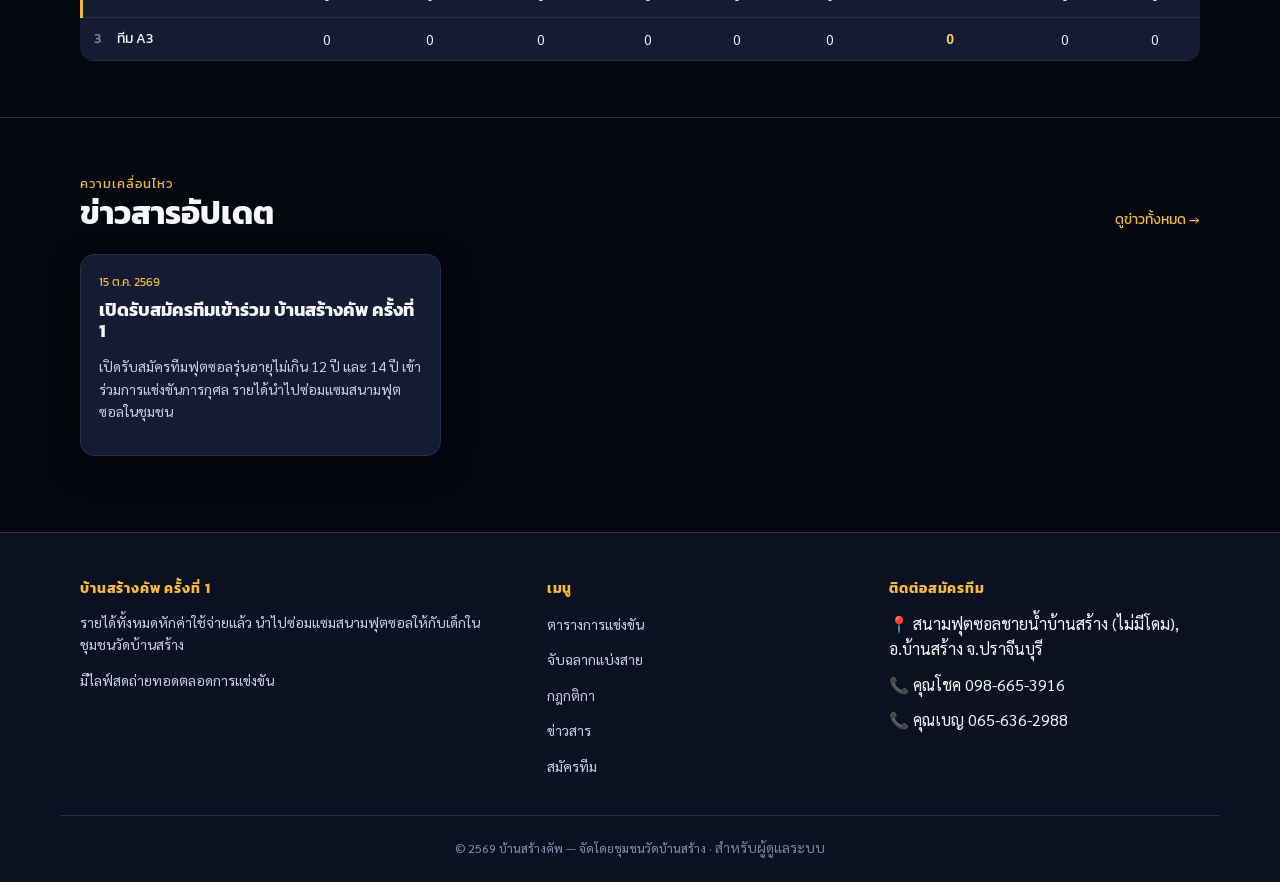
==== commit 2b428b32: "Enhance hero section with background styles Added inline styles for background image and gradient to" ====
--- a/index.html
+++ b/index.html
@@ -36,7 +36,7 @@
   </div>
 </header>
 
-<section class="hero" data-banner-bg>
+<section class="hero" data-banner-bg style="background-image: linear-gradient(180deg, rgba(5,7,15,.55), rgba(5,7,15,.92)), url('assets/img/banner.jpg'); background-size: cover; background-position: center;">
   <div class="container hero__inner">
     <div class="hero__eyebrow">ขอเชิญร่วมการแข่งขันฟุตซอลการกุศลโอเพ่น</div>
     <h1 data-setting="site_title">บ้านสร้างคัพ ครั้งที่ 1</h1>
@@ -194,14 +194,14 @@
 
     function newsCardHtml(n) {
       return `
-        <article class="news-card">
+        <a class="news-card" href="news-detail.html?id=${encodeURIComponent(n.id)}">
           ${newsImageHtml(n)}
           <div class="news-card__body">
             <div class="news-card__date">${formatThaiDate(n.date)}</div>
             <h3 class="news-card__title">${n.title}</h3>
             <p class="news-card__excerpt">${nl2br(n.excerpt || "")}</p>
           </div>
-        </article>`;
+        </a>`;
     }
 
     // ตารางคะแนนตัวอย่างหน้าแรก (สายแรกของแต่ละรุ่น)
--- a/assets/css/style.css
+++ b/assets/css/style.css
@@ -323,9 +323,12 @@
 .match-card__meta { display: flex; gap: 14px; margin-top: 12px; font-size: 12px; color: var(--ink-500); flex-wrap: wrap; }
 
 .news-card {
+  display: block;
   background: var(--navy-800); border: 1px solid var(--line); border-radius: var(--radius);
   overflow: hidden; box-shadow: var(--shadow);
-}
+  transition: transform 0.15s ease, border-color 0.15s ease;
+}
+.news-card:hover { transform: translateY(-3px); border-color: var(--gold-400); }
 .news-card__img {
   height: 150px;
   background: linear-gradient(135deg, var(--blue-500), var(--red-500));
@@ -390,6 +393,7 @@
 .rules-block { background: var(--navy-800); border: 1px solid var(--line); border-radius: var(--radius); padding: 24px; margin-bottom: 18px; }
 .rules-block h3 { color: var(--gold-300); margin-bottom: 10px; font-size: 18px; }
 .rules-block ul, .rules-block ol { color: var(--ink-300); font-size: 15px; padding-left: 22px; display: grid; gap: 8px; }
+.rules-block p { color: var(--ink-300); font-size: 15px; line-height: 1.8; }
 .fee-table { width: 100%; min-width: 340px; border-collapse: collapse; margin-top: 10px; font-size: 14px; }
 .fee-table th, .fee-table td { padding: 10px; border-bottom: 1px solid var(--line); text-align: left; }
 .fee-table th { color: var(--ink-500); font-family: var(--font-display); font-weight: 600; }
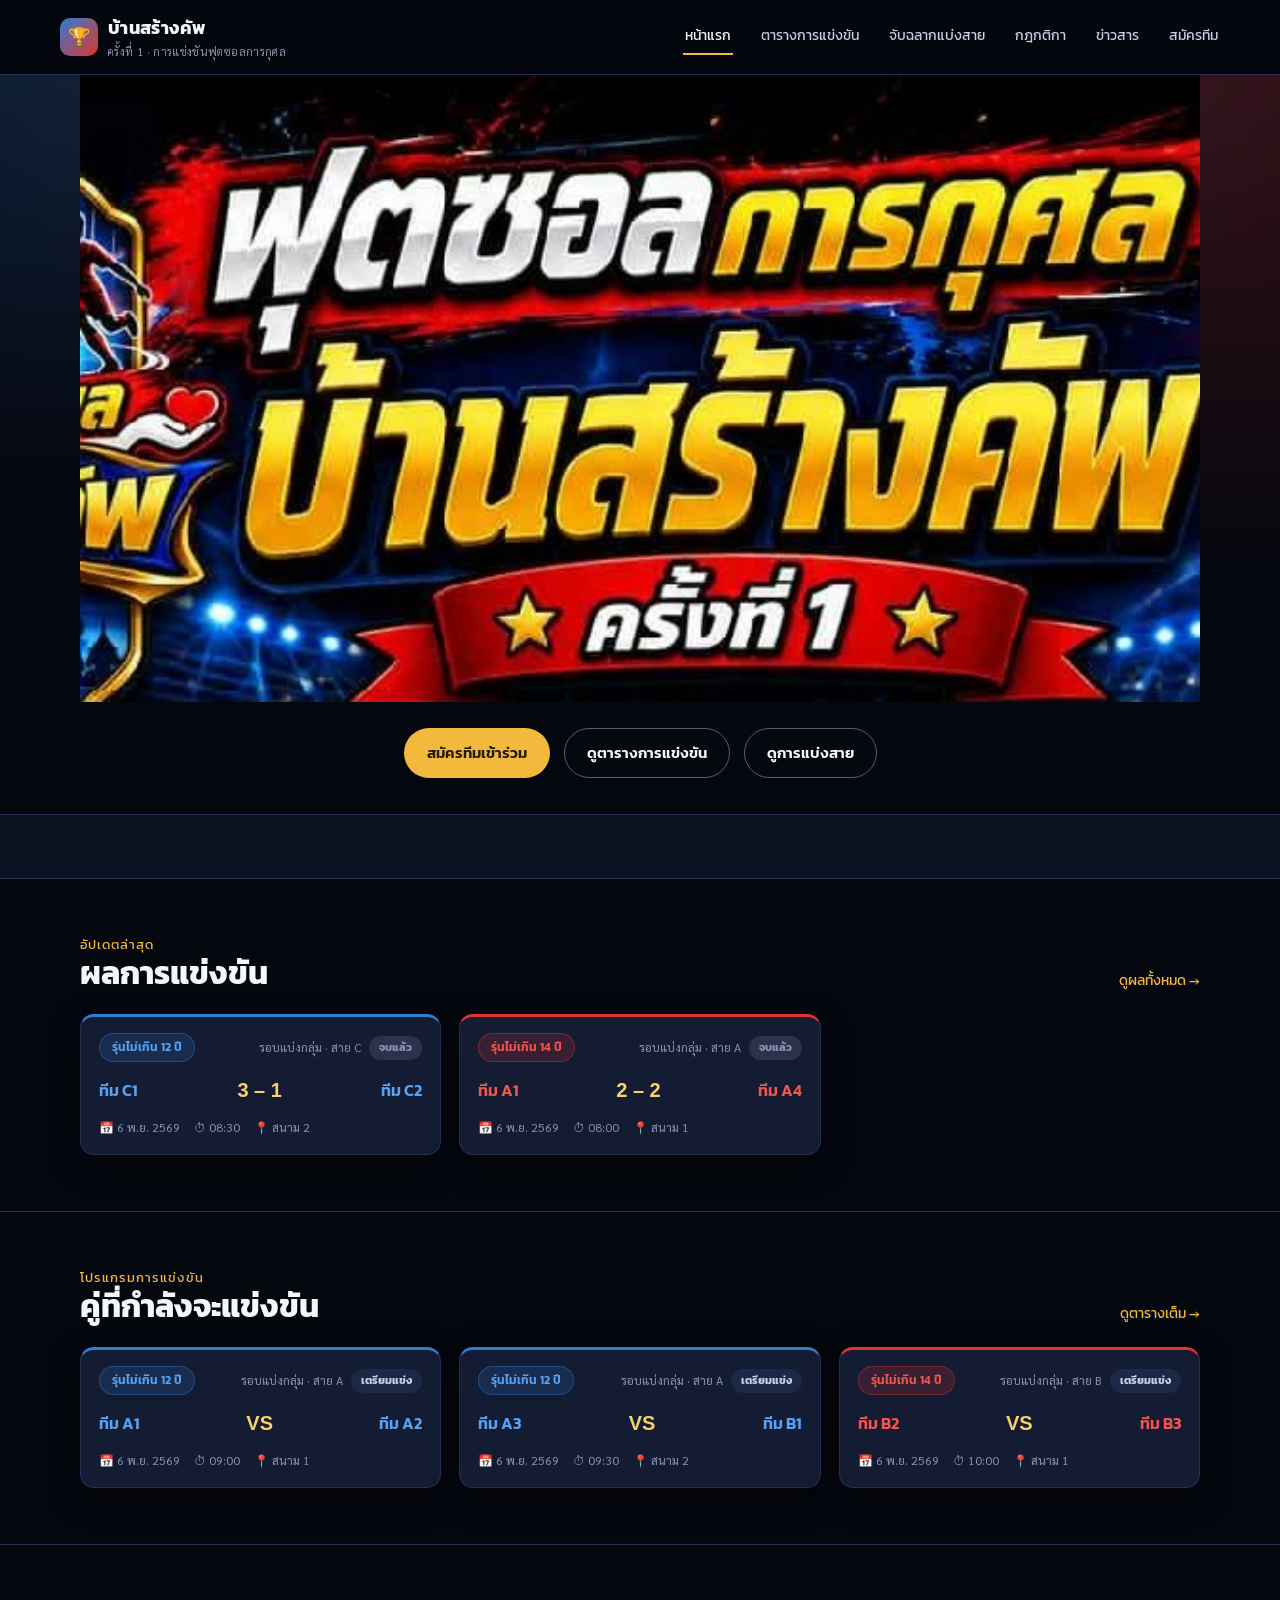
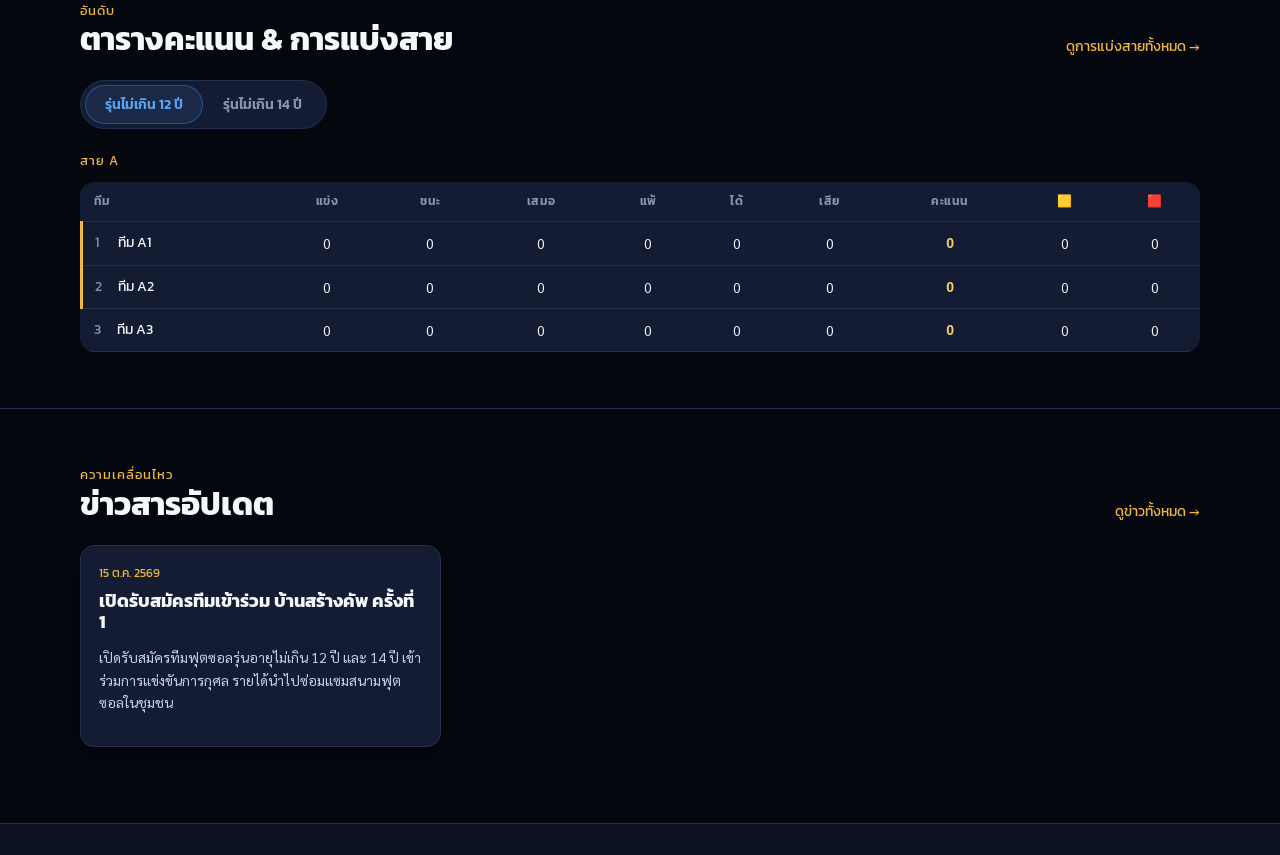
==== commit 65f8f6a0: "Add styles and update hero section in index.html" ====
--- a/index.html
+++ b/index.html
@@ -15,6 +15,12 @@
 <link rel="apple-touch-icon" href="assets/img/apple-touch-icon.png">
 <link rel="icon" type="image/png" href="assets/img/favicon-32.png">
 <link rel="stylesheet" href="assets/css/style.css" />
+<style>
+  .hero { padding: 0 0 36px; }
+  .hero__banner-img { width: 100%; height: auto; display: block; }
+  .hero__inner { text-align: center; }
+  .hero .hero__cta { display: flex; gap: 14px; justify-content: center; flex-wrap: wrap; padding: 26px 20px 0; margin: 0; }
+</style>
 </head>
 <body>
 
@@ -36,18 +42,12 @@
   </div>
 </header>
 
-<section class="hero" data-banner-bg style="background-image: linear-gradient(180deg, rgba(5,7,15,.55), rgba(5,7,15,.92)), url('assets/img/banner.jpg'); background-size: cover; background-position: center;">
+<section class="hero">
   <div class="container hero__inner">
-    <div class="hero__eyebrow">ขอเชิญร่วมการแข่งขันฟุตซอลการกุศลโอเพ่น</div>
-    <h1 data-setting="site_title">บ้านสร้างคัพ ครั้งที่ 1</h1>
-    <p class="hero__sub" data-setting="banner_tagline">
-      รายได้ทั้งหมดหักค่าใช้จ่ายแล้ว นำไปซ่อมแซมสนามฟุตซอลให้กับเด็กในชุมชนวัดบ้านสร้าง
-    </p>
-    <div class="hero__meta">
-      <span>📅 <b data-setting="event_dates">6–8 พฤศจิกายน 2569</b></span>
-      <span>📍 <b data-setting="venue_name">สนามฟุตซอลชายน้ำบ้านสร้าง</b> · <span data-setting="venue_address">อ.บ้านสร้าง จ.ปราจีนบุรี</span></span>
-      <span>⏱ แข่งขันครึ่งละ <b data-setting="half_minutes">15</b> นาที</span>
-    </div>
+    <picture>
+      <source media="(max-width: 640px)" srcset="assets/img/banner-mobile.jpg" />
+      <img id="hero-banner-img" src="assets/img/banner.jpg" alt="บ้านสร้างคัพ ครั้งที่ 1 — การแข่งขันฟุตซอลการกุศลโอเพ่น" class="hero__banner-img" />
+    </picture>
     <div class="hero__cta">
       <a href="register.html" class="btn btn-primary">สมัครทีมเข้าร่วม</a>
       <a href="schedule.html" class="btn btn-ghost">ดูตารางการแข่งขัน</a>
@@ -174,6 +174,9 @@
     const { settings, teams, matches, news } = await FutsalData.getAll();
 
     applySettings(settings);
+    if (settings.banner_image_url) {
+      document.getElementById("hero-banner-img").src = settings.banner_image_url;
+    }
     renderTicker("ticker", matches);
 
     // ผลการแข่งขันล่าสุด
